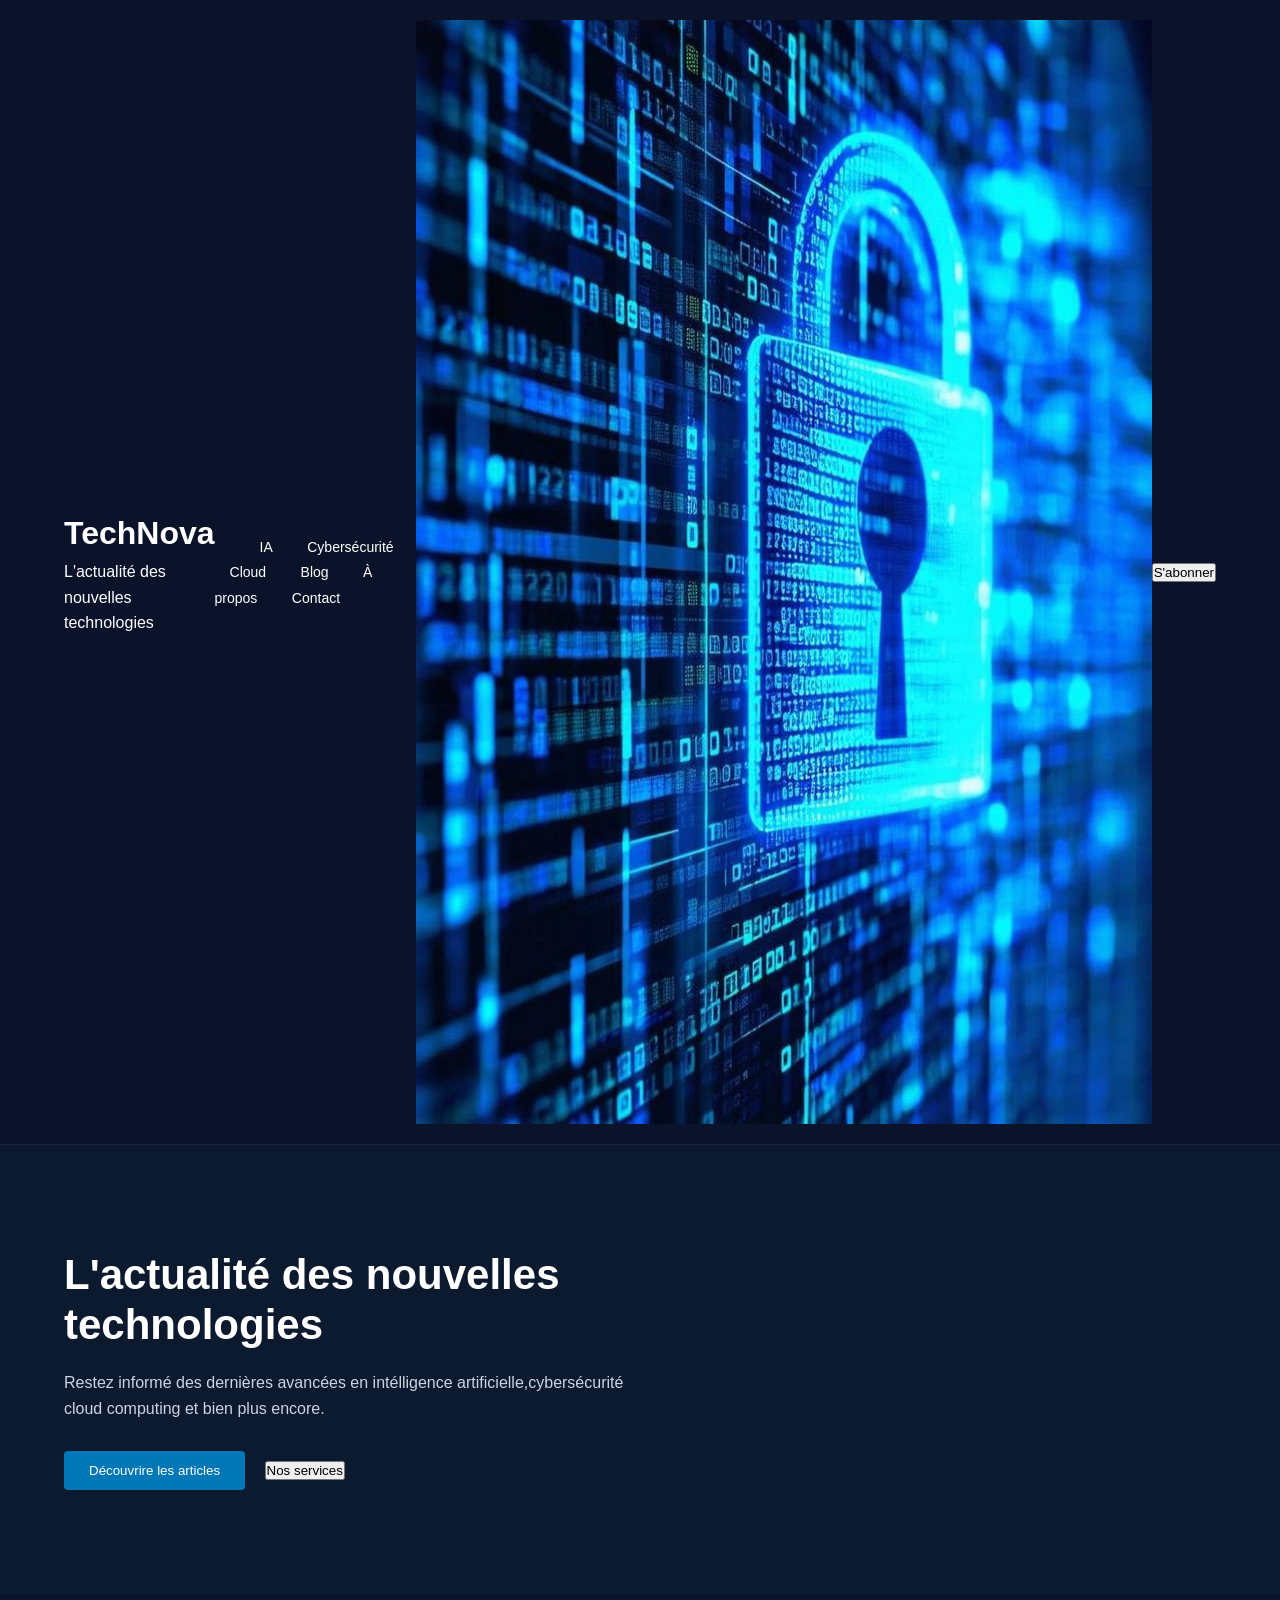
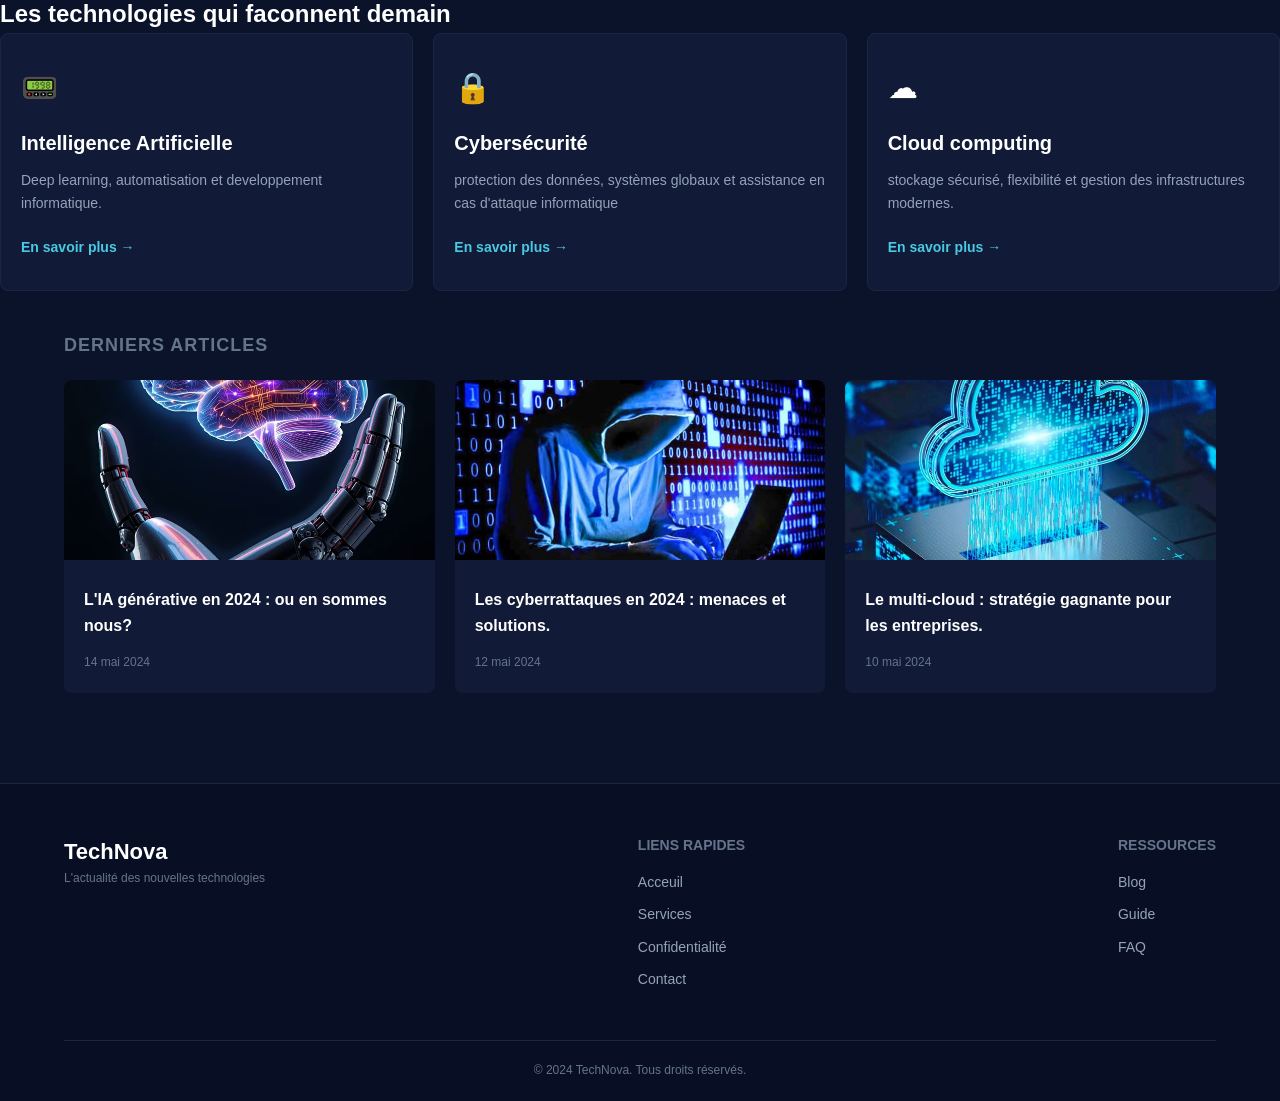
==== NGAMEGNI_jovany_devoir_Intéfration/index.html @ 05f8cfd5 "Add files via upload" ====
<!DOCTYPE html>
<html lang="fr">
<head>
    <meta charset="UTF-8">
    <meta name="viewport" content="width=device-width, initial-scale=1.0">
    <title>TechNova- l'actualité des nouvelles technologies</title>
    <link rel="stylesheet" href="style.css">
</head>
<body>
    <header class="site-header">
        <div class="logo">
            <h1>TechNova</h1>
            <p>L'actualité des nouvelles technologies</p>
        </div>
        <nav class="nav-menu">
            <a href="#"Acceuil></a>
            <a href="#">IA</a>
            <a href="#">Cybersécurité</a>
            <a href="#">Cloud</a>
            <a href="#">Blog</a>
            <a href="#">À propos</a>
            <a href="#">Contact</a>
        </nav>
        <img src="Image/ngam.jpg.jpg" alt="principale">
        <button class="btn-subscribe">S'abonner</button>
    </header>
    <section class="hero-section">
        <div class="hero-content">
            <h1>L'actualité des nouvelles technologies</h1>
            <p>Restez informé des dernières avancées en intélligence artificielle,cybersécurité cloud computing et bien plus encore.</p>
            <div class="hero-buttons">
                <button class="btn-primary">Découvrire les articles</button>
                <button class="btn-secondary">Nos services</button>
            </div>
        </div>
    </section>
    <section class="tech-section">
        <h2>Les technologies qui faconnent demain</h2>
        <div class="tech-grid">
            <div class="tech-card">
                <div class="icon icon-ia">📟</div>
                <h3>Intelligence Artificielle</h3>
                <p>Deep learning, automatisation et developpement informatique.</p>
                <a href="#" class="more-link"> En savoir plus &rarr;</a>
            </div>
            <div class="tech-card">
                <div class="icon icon-crypto">🔒</div>
                <h3>Cybersécurité</h3>
                <p>protection des données, systèmes globaux et assistance en cas d'attaque informatique</p>
                <a href="#" class="more-link">En savoir plus &rarr;</a>
            </div>
            <div class="tech-card">
                <div class="icon icon-cloud">☁</div>
                <h3>Cloud computing</h3>
                <p> stockage sécurisé, flexibilité et gestion des infrastructures modernes.</p>
                <a href="#" class="more-link">En savoir plus &rarr;</a>
            </div>
        </div>
    </section>
    <section class="articles-section">
        <h2>DERNIERS ARTICLES</h2>
        <div class="articles-grid">
            <article class="article-card">
                <img src="Image/ulrich.jpg.jpg" alt="IA générative" class="article-img">
                <div class="article-body">
                    <h3>L'IA générative en 2024 : ou en sommes nous?</h3>
                    <p class="article-date"> 14 mai 2024</p>
                </div>
            </article>
            <article class="article-card">
                <img src="Image/profil.jpg.jpg" alt="Cyberrataques" class="article-img">
                <div class="article-body">
                    <h3>Les cyberrattaques en 2024 : menaces et solutions.</h3>
                    <p class="article-date"> 12 mai 2024</p>
                </div>
            </article>
            <article class="article-card">
                <img src="Image/jovany.jpg.jpg" alt="Multi-cloud" class="article-img">
                <div class="article-body">
                    <h3>Le multi-cloud : stratégie gagnante pour les entreprises.</h3>
                    <p class="article-date">10 mai 2024</p>
                </div>
            </article>
        </div>
    </section>
    <footer class="site-footer">
        <div class="footer-container">
            <div class="footer-logo">
                <h2>TechNova</h2>
                <p>L'actualité des nouvelles technologies</p>
            </div>
            <div class="footer-links">
                <h4>LIENS RAPIDES</h4>
                <a href="#">Acceuil</a>
                <a href="#">Services</a>
                <a href="#">Confidentialité</a>
                <a href="#">Contact</a>
            </div>
            <div class="footer-ressources">
                <h4>RESSOURCES</h4>
                <a href="#">Blog</a>
                <a href="#">Guide</a>
                <a href="#">FAQ</a>
            </div>
        </div>
        <div class="footer-bottom">
            <p>&copy; 2024 TechNova. Tous droits réservés.</p>
        </div>
    </footer> 
    
</body>
</html>
---- NGAMEGNI_jovany_devoir_Intéfration/style.css ----
* {
    box-sizing: border-box;
    margin: 0;
    padding: 0;
}
 
body {
    font-family: Arial, sans-serif;
    background-color: #0b132b;
    color: #ffffff;
    line-height: 1.6;
}
 
a {
    color: #48cae4;
    text-decoration: none;
}
 
.site-header {
    display: flex;
    justify-content: space-between;
    align-items: center;
    padding: 20px 5%;
    border-bottom: 1px solid #1c2541;
}
. logo h1 {
    font-size: 24px;
    color: #ffffff;
}
 
logo p {
    font-size: 11px;
    color: #5bc0be;
}

.nav-menu a {
    color: #ffffff;
    margin: 0 15px;
    font-size: 14px;
} 

.nav-menu a:hover  {
    color: #5bc0be;

} 

.btn subscribe {
    background-color: #0077b6;
    color: white;
    border::none;
    padding: 10px 20px;
    border-radius: 4px;
    color: white;
    cursor: pointer;
} 

.hero-section {
    background-image: url(images/profil.jpg.jpg);
    background-size: cover;
    background-position: center;
    background-color: #0c1a30;
    min-height: 450px;
    display: flex;
    align-items: center;
    padding: 0 5%;
}
.hero-content  { 
    max-width: 600px;
}
.hero-content h1 { 
    font-size: 42px;
    margin-bottom: 20px;
    line-height: 1.2;
}

.hero-content p { 
    font-size: 16px;
    color: #cbd5e1;
    margin-bottom: 30px;
}

.hero-buttons .btn-primary {
    background-color: #0077b6;
    color: white;
    border: none;
    padding: 12px 25px;
    margin-right: 15px;
    border-radius: 4px;
    cursor: pointer; 
}

.tech-grid {
    display: flex;
    justify-content: space-between;
    gap: 20px;
}

.tech-card {
    background-color: #111a36;
    border: 1px solid #1C2541;
    border-radius: 8px;
    padding: 30px 20px;
    flex: 1;
    text-align: left;
}

.tech-card .icon {
    font-size: 30px;
    margin-bottom: 15px;
}

.tech-card h3 {
    font-size: 20px;
    margin-bottom: 10px;
}

.tech-card p {
    color: #94a3b8;
    font-size: 14px;
    margin-bottom: 20px;
}

.more-link {
    font-size: 14px;
    font-weight: bold;
 }
 
 .articles-section {
    padding: 40px 5%;
}

.articles-section h2 {
    font-size: 18px;
    color: #64748b;
    margin-bottom: 20px;
    letter-spacing: 1px;
}
 
.articles-grid {
    display: flex;
    gap: 20px;
}

.article-card {
    background-color: #111a36;
    border-radius: 8px;
    overflow: hidden;
    flex: 1;
}

    
.article-img {
    width: 100%;
    height: 180px;
    object-fit: cover;
}
.article-body {
    padding: 20px;
    
}

.article-body h3 {
    font-size: 16px;
    margin-bottom: 15px;
}
.article-date {
    font-size: 12px;
    color: #64748b;
}

.site-footer {
    background-color: #080f25;
    padding: 50px 5% 20px 5%;
    border-top: 1px solid #1c2541;
    margin-top: 50px;
}

.footer-container {
    display: flex;
    justify-content: space-between;
    gap: 40px;
    margin-bottom: 40px;
}

.footer-logo h2 {
    font-size: 22px;
}

.footer-logo p {
    font-size: 12px; 
    color: #64748b;
}

.footer-links h4, .footer-ressources h4 {
    font-size: 14px;
    color: #64748b;
    margin-bottom: 15px;
}

.footer-links a, .footer-ressources a {
    display: block;
    color: #94a3b8;
    font-size: 14px;
    margin-bottom: 10px;
}

.footer-bottom {
    text-align: center;
    border-top: 1px solid #1c2541;
    padding-top: 20px;
    font-size: 12px;
    color: #64748b;
}

@media (max-widht: 768px) {
    .nav-menu {
        display: none;
    }

    .tech-grid, .articles-grid, .footer-container {
        flex-direction: column;
    } 
     
    .hero-section {
        background-image: url(images/profil.jpg.jpg);
        text-align: center;
        padding: 40px 20px;
    } 
    
    .hero-content h1 {
        font-size: 30px;
    }    
    
}
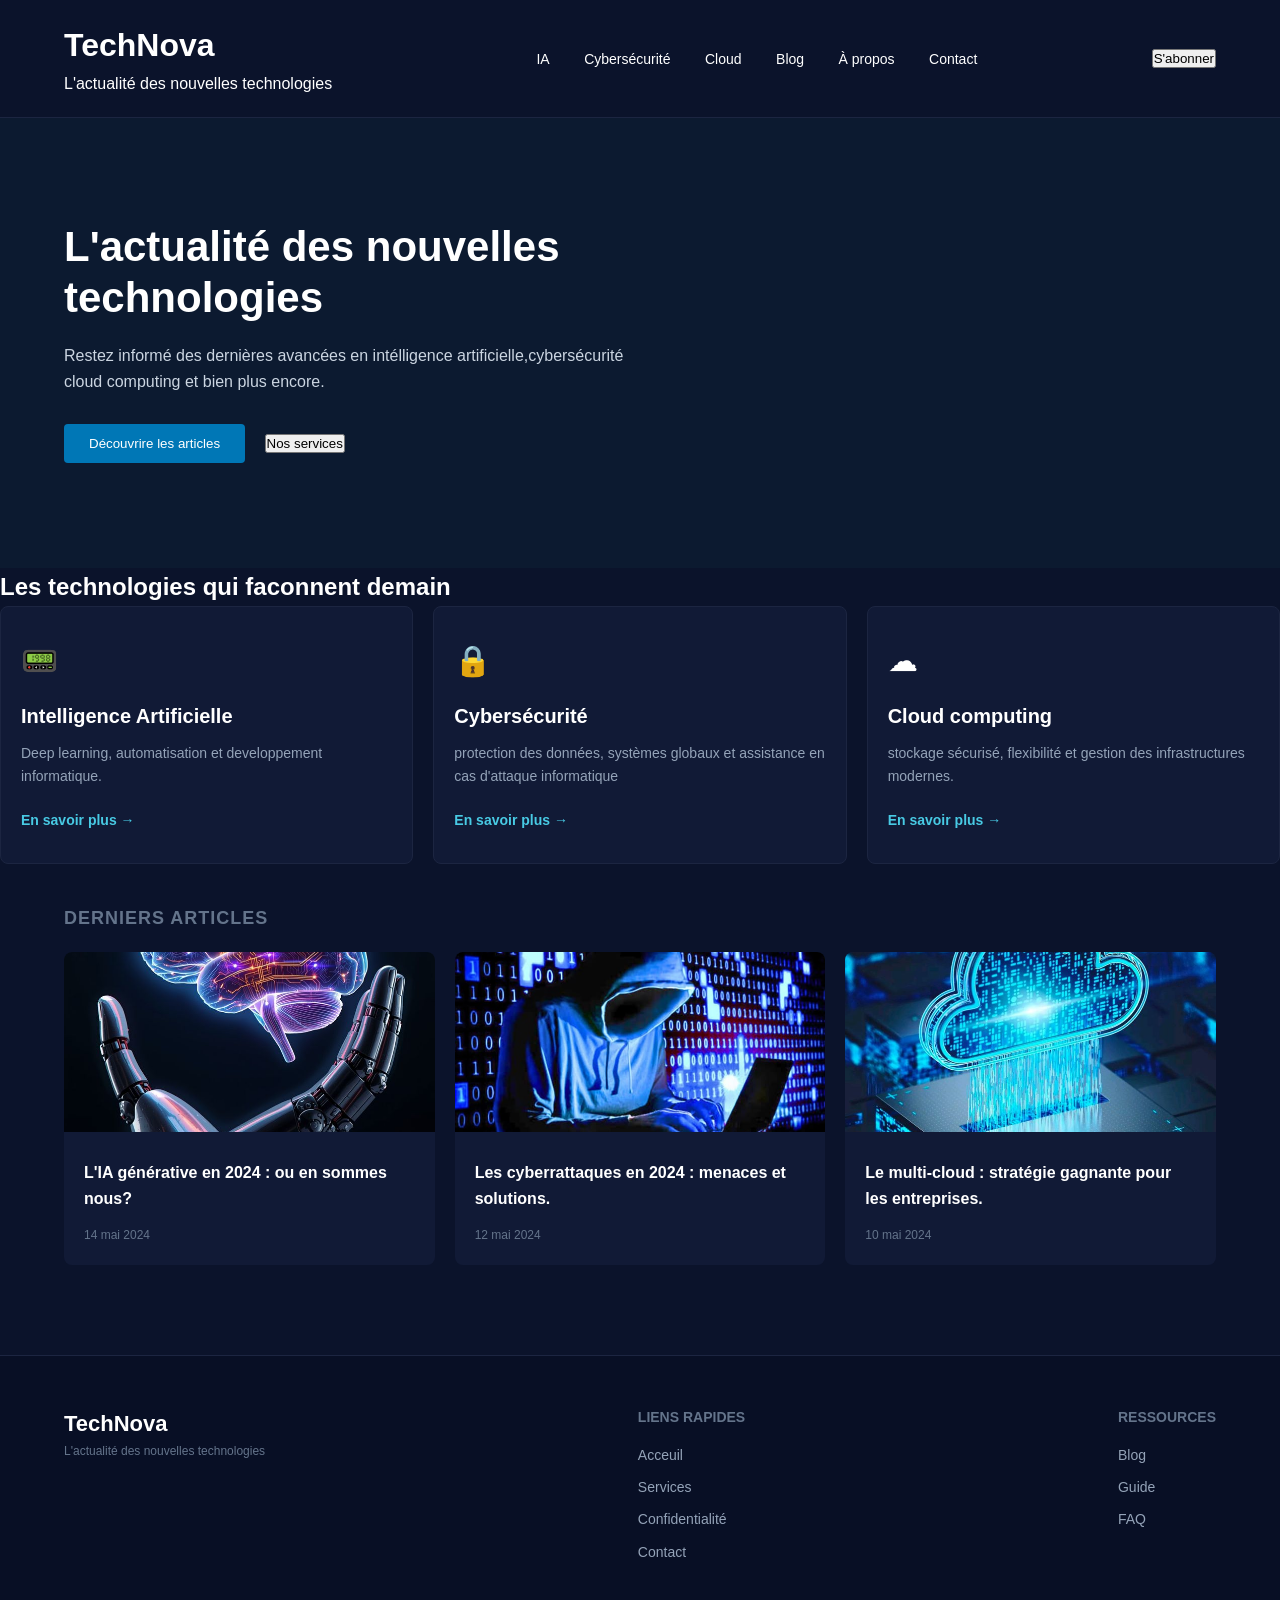
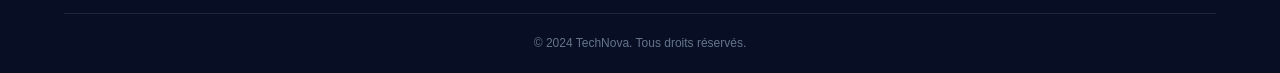
==== commit 857ec4e2: "Add files via upload" ====
--- a/NGAMEGNI_jovany_devoir_Intéfration/index.html
+++ b/NGAMEGNI_jovany_devoir_Intéfration/index.html
@@ -21,7 +21,6 @@
             <a href="#">À propos</a>
             <a href="#">Contact</a>
         </nav>
-        <img src="Image/ngam.jpg.jpg" alt="principale">
         <button class="btn-subscribe">S'abonner</button>
     </header>
     <section class="hero-section">
